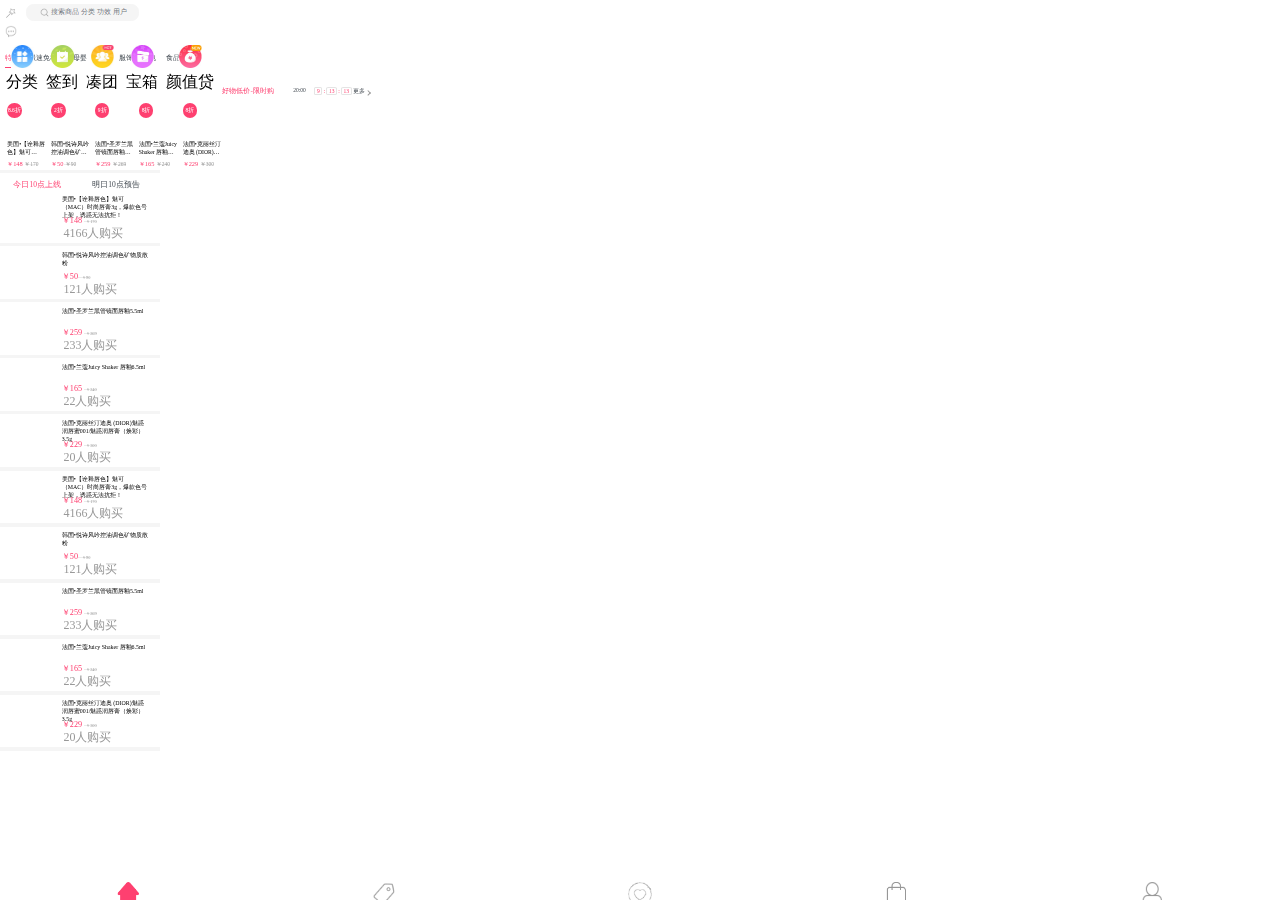
==== one/index.html @ 068ce3a6 "完成" ====
<!DOCTYPE html><html><head><meta charset=utf-8><meta name=viewport content="width=device-width,user-scalable=no,initial-scale=1,maximum-scale=1,minimum-scale=1"><title>vue-jumei-app</title><script src=http://g.tbcdn.cn/mtb/lib-flexible/0.3.4/??flexible_css.js,flexible.js></script><link rel=stylesheet href=./static/css/reset.css><link href=./static/css/app.e91784b5cd4daf269aae996a8ecc895d.css rel=stylesheet></head><body><div id=app></div><script type=text/javascript src=./static/js/manifest.200205113317097ec603.js></script><script type=text/javascript src=./static/js/vendor.4dcfc44779e29c5fc818.js></script><script type=text/javascript src=./static/js/app.2807541301bead13ebbf.js></script></body></html>
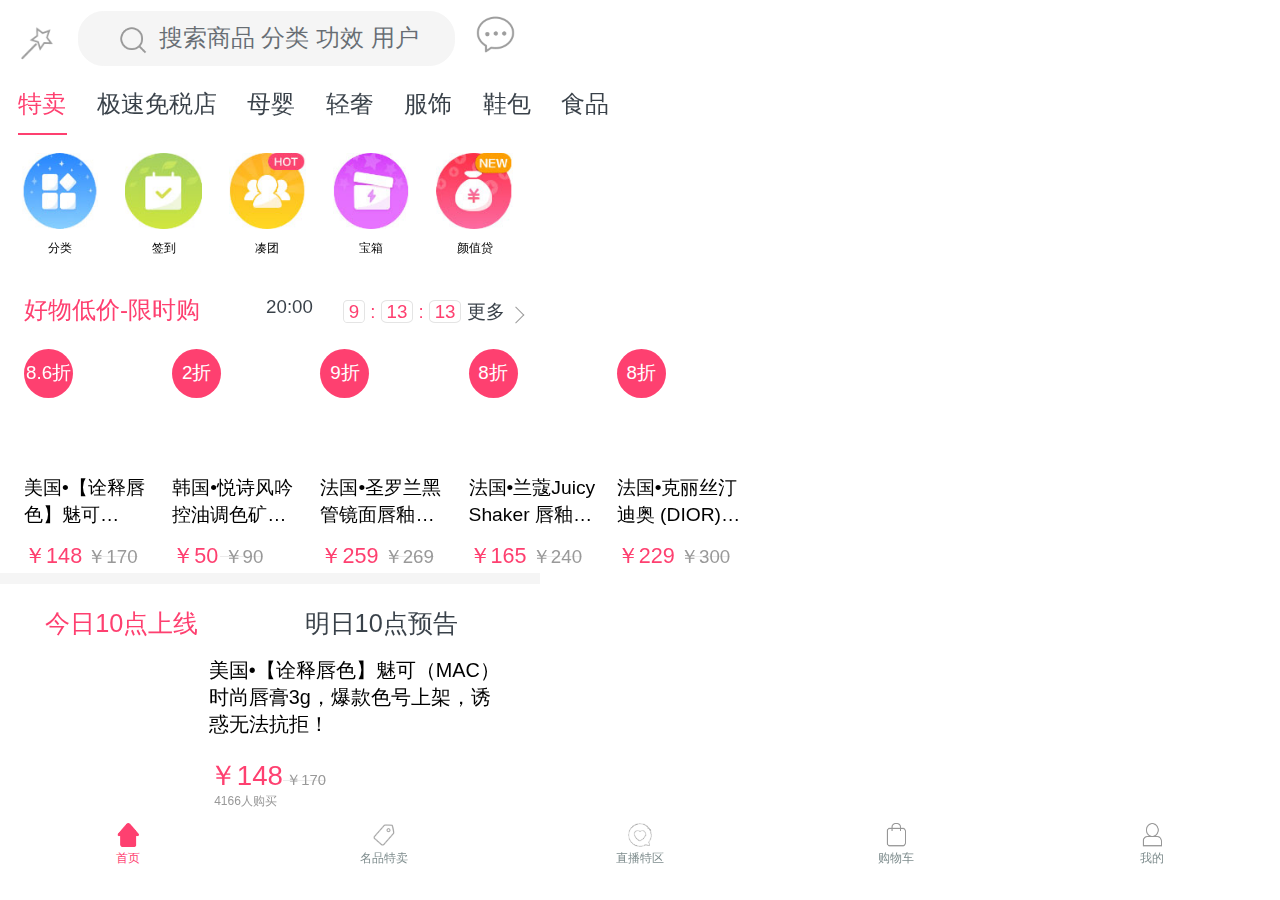
==== commit 88d32d35: "项目完成" ====
--- a/one/index.html
+++ b/one/index.html
@@ -1 +1 @@
-<!DOCTYPE html><html><head><meta charset=utf-8><meta name=viewport content="width=device-width,user-scalable=no,initial-scale=1,maximum-scale=1,minimum-scale=1"><title>vue-jumei-app</title><script src=http://g.tbcdn.cn/mtb/lib-flexible/0.3.4/??flexible_css.js,flexible.js></script><link rel=stylesheet href=./static/css/reset.css><link href=./static/css/app.e91784b5cd4daf269aae996a8ecc895d.css rel=stylesheet></head><body><div id=app></div><script type=text/javascript src=./static/js/manifest.200205113317097ec603.js></script><script type=text/javascript src=./static/js/vendor.4dcfc44779e29c5fc818.js></script><script type=text/javascript src=./static/js/app.2807541301bead13ebbf.js></script></body></html>+<!DOCTYPE html><html><head><meta charset=utf-8><meta name=viewport content="width=device-width,user-scalable=no,initial-scale=1,maximum-scale=1,minimum-scale=1"><title>vue-jumei-app</title><script src=./static/build/flexible_css.debug.js></script><script src=./static/build/flexible.debug.js></script><link rel=stylesheet href=./static/css/reset.css><link href=./static/css/app.e91784b5cd4daf269aae996a8ecc895d.css rel=stylesheet></head><body><div id=app></div><script type=text/javascript src=./static/js/manifest.200205113317097ec603.js></script><script type=text/javascript src=./static/js/vendor.4dcfc44779e29c5fc818.js></script><script type=text/javascript src=./static/js/app.2807541301bead13ebbf.js></script></body></html>